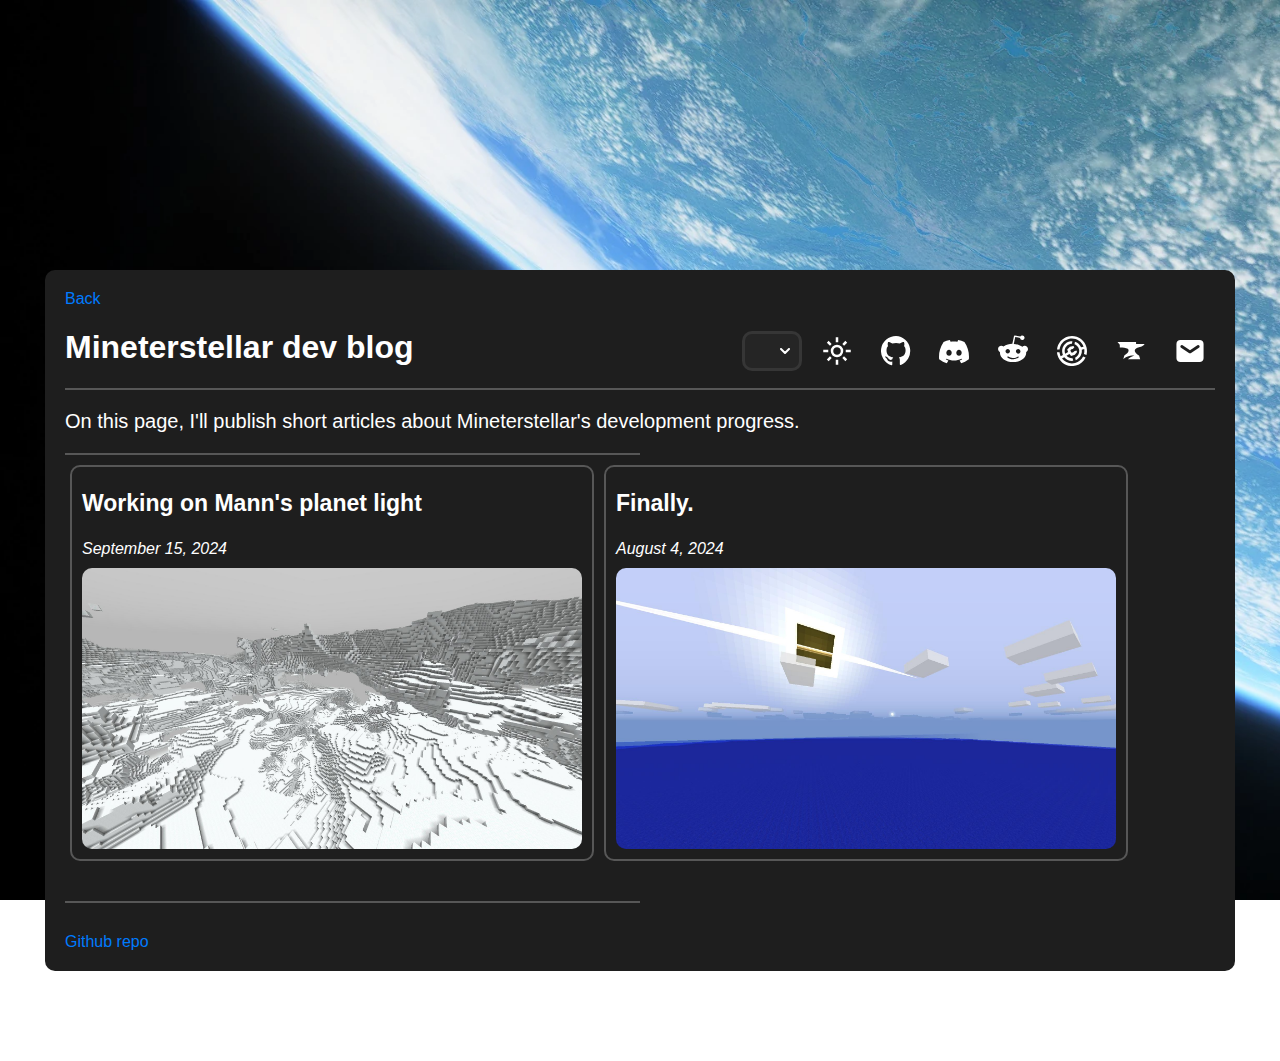
==== mineterstellar-blog/index.html @ 1464b173 "Added a Mineterstellar project section and a blog with comments" ====
<!DOCTYPE html>
<html>
	<head>
		<meta charset="utf-8"/>
		<title>Mineterstellar dev blog</title>
		<meta name="author" content="Mortimer Kerman"/>
		<meta name="description" content="A showcase web page for my developer projects"/>
		<meta property="og:url" content="https://mortimer-kerman.github.io/"/>
		<meta property="og:title" content="Mortimer Kerman's webpage"/>
		<meta property="og:description" content="A showcase web page for my developer projects"/>
		<meta property="og:image" content="https://raw.githubusercontent.com/Mortimer-Kerman/mortimer-kerman.github.io/main/icon.png"/>
		<meta name="robots" content="index" />
		<link rel="stylesheet" href="/index.css" />
		<link rel="icon" type="image/png" sizes="583x583" href="/icon.png"/>
	</head>
	<body>
		<div class="fixed-background">
			<div class="content">
                <a href="/#projects-mineterstellar" loc="back">Back</a>
				<h1 class="top-content">
					<div loc="mineterstellar.blog">Mineterstellar dev blog</div>
					<div class="navbar-open scriptonly" onclick="openNavBar()" style="cursor: pointer;">&#9776;</div>
					<div class="navbuttons-container">
						<a onclick="closeNavBar()" style="cursor: pointer;"><svg class="navbar-close scriptonly" width="30px" height="30px"><use href="/sprites.svg#close"/></svg></a>
						<div desc="English" descloc="langName" class="language-select scriptonly">
							<select id="language" onselect=""></select>
						</div>
						<a desc="Light mode" descloc="lightmode" class="scriptonly" onclick="switchLightmode()" style="cursor: pointer;"><svg class="lightmode" width="30px" height="30px"><use href="/sprites.svg#lightmode"/></svg></a>
						<a desc="Mortimer-Kerman" href="https://github.com/Mortimer-Kerman" target="_blank" rel="noopener noreferrer"><svg class="github-logo" width="30px" height="30px"><use href="/sprites.svg#github"/></svg></a>
						<a desc="mortimer_kerman" onclick="copyDiscordID('mortimer_kerman')" style="cursor: pointer;"><svg class="discord-logo" width="30px" height="30px"><use href="/sprites.svg#discord"/></svg></a>
						<a desc="Mortimer_Kerman" href="https://reddit.com/u/Mortimer_Kerman" target="_blank" rel="noopener noreferrer"><svg class="reddit-logo" width="30px" height="30px"><use class="circle" href="/sprites.svg#reddit-circle"/><use class="face" href="/sprites.svg#reddit-icon"/></svg></a>
						<a desc="Mortimer-Kerman" href="https://modrinth.com/user/Mortimer-Kerman" target="_blank" rel="noopener noreferrer"><svg class="modrinth-logo" width="30px" height="30px"><use href="/sprites.svg#modrinth"/></svg></a>
						<a desc="mortimer_kerman" href="https://www.curseforge.com/members/mortimer_kerman/projects" target="_blank" rel="noopener noreferrer"><svg class="curseforge-logo" width="30px" height="30px"><use href="/sprites.svg#curseforge"/></svg></a>
						<a desc="kerman.mortimer@gmail.com" href="mailto:kerman.mortimer@gmail.com" target="_blank" rel="noopener noreferrer"><svg class="mail-logo" width="30px" height="30px"><use href="/sprites.svg#mail"/></svg></a>
					</div>
				</h1>
				<div class="title-bar"></div>
                <section>
					<p loc="mineterstellar.blog.desc">
						Sur cette page, je publierai des courts articles sur l'avancée du développement de Mineterstellar.<br/>
                        Veuillez noter que les articles sont publiés en anglais et ne sont pas traduits.
					</p>
				</section>
                <div class="small-title-bar"></div>
                <section id="articles-list"></section>
                <noscript>
                    <div style="height: 300px; width: 100%; display: table; text-align: center;">
                        <i style="display: table-cell; vertical-align: middle; text-align: center;">Hmm... There's nothing here. Try enabling JavaScript on this page.</i>
                    </div>
                </noscript>
                <div class="small-title-bar" style="margin-top:30px; margin-bottom: 30px;"></div>
				<a href="https://github.com/Mortimer-Kerman/mortimer-kerman.github.io" target="_blank" rel="noopener noreferrer" loc="projects.repo">Github repo</a>
				<p loc="translation" style="position:absolute; right: 20px; bottom: 0px; font-size: medium;"></p>
			</div>
		</div>
        <div id="modal-article">
			<div class="content" id="article-content">
                <a id="copyArticle"></a>
                <span class="close-article" onclick="closeArticle()"></span>
                <section id="article-text"></section>
                <iframe id="comments" src="comments.html"></iframe>
			</div>
		</div>
        <div id="modal">
			<div id="modal-media">
				<img class="modal-image" onload="updateMediaSize(modalMedia)">
				<video class="modal-video" preload="auto" autoplay controls>Your navigator does not support video playing</video>
			</div>
			<span class="close"></span>
			<span class="prev"></span>
			<span class="next"></span>
			<div id="caption"></div>
		</div>
		<div id="snackbar">Snacks!</div>
		<noscript id="no-js"></noscript>
		<div id="flashbang"></div>
	</body>
    <script src="/main.js"></script>
	<script src="/loc.js"></script>
    <script src="blog.js"></script>
</html>
---- index.css ----
:root {
    --bg-color: #1e1e1e;
	--imgbg-color: #000000;
	--text-color: #ffffff;
	--snack-color: #363636;
	--titlebar-color: #575757;
	--select-border-color: #363636;
	--select-hover-color: #575757;
	--navmenu-color: #252525;
	--navicons-color: #ffffff;
	--link-color: #007bff;
	--link-visited-color: #8a2be2;
	--link-hover-color: #ff4500;
	--select-icon: url("data:image/svg+xml;charset=utf-8,<svg width='10' height='6' fill='none' xmlns='http:%2F%2Fwww.w3.org/2000/svg'><path d='M1 1l4 4 4-4' stroke='white' stroke-width='2' stroke-linecap='round' stroke-linejoin='round'/></svg>");
	--linkcopy-icon: url('data:image/svg+xml;utf8,<svg xmlns="http://www.w3.org/2000/svg" viewBox="0 0 16 16"><path d="m7.775 3.275 1.25-1.25a3.5 3.5 0 1 1 4.95 4.95l-2.5 2.5a3.5 3.5 0 0 1-4.95 0 .751.751 0 0 1 .018-1.042.751.751 0 0 1 1.042-.018 1.998 1.998 0 0 0 2.83 0l2.5-2.5a2.002 2.002 0 0 0-2.83-2.83l-1.25 1.25a.751.751 0 0 1-1.042-.018.751.751 0 0 1-.018-1.042Zm-4.69 9.64a1.998 1.998 0 0 0 2.83 0l1.25-1.25a.751.751 0 0 1 1.042.018.751.751 0 0 1 .018 1.042l-1.25 1.25a3.5 3.5 0 1 1-4.95-4.95l2.5-2.5a3.5 3.5 0 0 1 4.95 0 .751.751 0 0 1-.018 1.042.751.751 0 0 1-1.042.018 1.998 1.998 0 0 0-2.83 0l-2.5 2.5a1.998 1.998 0 0 0 0 2.83Z" fill="white"></path></svg>');
	--bg-image: url("bg-dark.webp");
	--bg-pos: top left;
	--outline: unset;
	--font-weight: normal;
}

body {
	margin: 0;
	font-family: Arial, sans-serif;
	color: var(--text-color);
}

body.light {
    --bg-color: #d9d9d9;/*ffffff*/
	--imgbg-color: #ffffff;
	--text-color: #000000;
	--snack-color: #ffffff;
	--titlebar-color: #757575;
	--select-border-color: #999999;
	--select-hover-color: #cccccc;/*dddddd*/
	--navmenu-color: #bbbbbb;/*cccccc*/
	--navicons-color: #363636;
	--link-color: #0000EE;
	--link-visited-color: #551A8B;
	--link-hover-color: #FF0000;
	--select-icon: url("data:image/svg+xml;charset=utf-8,<svg width='10' height='6' fill='none' xmlns='http:%2F%2Fwww.w3.org/2000/svg'><path d='M1 1l4 4 4-4' stroke='black' stroke-width='2' stroke-linecap='round' stroke-linejoin='round'/></svg>");
	--linkcopy-icon: url('data:image/svg+xml;utf8,<svg xmlns="http://www.w3.org/2000/svg" viewBox="0 0 16 16"><path d="m7.775 3.275 1.25-1.25a3.5 3.5 0 1 1 4.95 4.95l-2.5 2.5a3.5 3.5 0 0 1-4.95 0 .751.751 0 0 1 .018-1.042.751.751 0 0 1 1.042-.018 1.998 1.998 0 0 0 2.83 0l2.5-2.5a2.002 2.002 0 0 0-2.83-2.83l-1.25 1.25a.751.751 0 0 1-1.042-.018.751.751 0 0 1-.018-1.042Zm-4.69 9.64a1.998 1.998 0 0 0 2.83 0l1.25-1.25a.751.751 0 0 1 1.042.018.751.751 0 0 1 .018 1.042l-1.25 1.25a3.5 3.5 0 1 1-4.95-4.95l2.5-2.5a3.5 3.5 0 0 1 4.95 0 .751.751 0 0 1-.018 1.042.751.751 0 0 1-1.042.018 1.998 1.998 0 0 0-2.83 0l-2.5 2.5a1.998 1.998 0 0 0 0 2.83Z" fill="black"></path></svg>');
	--bg-image: url("bg-light.webp");
	--bg-pos: top right;
	--outline: 1px solid #000000;
	--font-weight: bold;
}

body.no-transition * {
	transition: none !important;
}

.fixed-background {
	background-color: var(--imgbg-color);
	background-image: var(--bg-image);
	background-size: cover;
	background-attachment: fixed;
	background-position: var(--bg-pos);
	min-height: 100vh;
	display: flex;
	justify-content: center;
	align-items: end;
	width: 100%;
	transition: all 0.2s;
}

.content {
	position: relative;
	background-color: var(--bg-color);
	padding: 20px;
	width: 100%;
	margin-top: 30vh;
	transition: 0.2s;
}

@media only screen and (min-width: 1001px)
{
	.content {
		border-radius: 10px;
		margin-left: 5vh;
		margin-right: 5vh;
		margin-bottom: 10vh;
	}
}

.top-content div[loc] {
	width: calc(100% - 500px);
}

@media only screen and (max-width: 1000px)
{
	h1:not(.top-content), h2 {
		text-align: center;
	}

	.top-content div[loc] {
		width: calc(100% - 100px);
	}
}

.pp_container {
	border-radius: 10px;
	position: relative;
	background-color: var(--bg-color);
	top: -200px;
	left: -20px;
	width:250px;
	max-width:250px;
	height:250px;
	max-height:250px;
	display: inline-block;
	margin-bottom: -200px;
	transition: 0.2s;
}

.pp {
	border-radius: 10px;
	position: relative;
	top: 25px;
	left: 25px;
	width:200px;
	max-width:200px;
	margin-bottom: -150px;
}

.title-bar {
	width: 100%;
	height: 2px;
	background-color: var(--titlebar-color);
	transition: 0.2s;
}

.small-title-bar {
	width: 50%;
	height: 2px;
	background-color: var(--titlebar-color);
	transition: 0.2s;
}

@media only screen and (max-width: 1000px)
{
	.small-title-bar {
		margin: 0 auto;
	}
}

h1 {
	z-index: 1;
}

.scriptonly {
	visibility: hidden !important;
	position: fixed !important;
}

.gallery {
	display: flex;
	flex-wrap: wrap;
	justify-content: center;
}

.image-container {
	margin: 10px;
	cursor: pointer;
	text-align: center;
	justify-content: center;
	display: inline-block;
}

.image-container div {
	position: relative;
}

.image-container img,
.image-container video {
	max-width: 100%;
	border-radius: 5px;
	transition: 0.2s;
	outline: var(--outline);
}

@media only screen and (min-width: 1001px)
{
	.image-container img,
	.image-container video {
		height: 225px;
		width: auto;
	}
}

@media only screen and (max-width: 1000px)
{
	.image-container img,
	.image-container video {
		width: 70%;
		height: auto;
	}
}

.image-container img:not(.videoThumb):hover {
	transform: scale(1.03);
}

.playIcon {
	position: absolute;
	top: 50%;
	left: 50%;
	transform: translate(-50%, -50%);
	opacity: 0.7;
	transition: 0.2s;
}

@media only screen and (min-width: 1001px)
{
	.playIcon:hover {
		transform: translate(-50%, -50%) scale(1.1);
	}
}

@media only screen and (max-width: 1000px)
{
	.playIcon {
		transform: translate(-50%, -50%) scale(0.7);
	}

	.playIcon:hover {
		transform: translate(-50%, -50%) scale(0.75);
	}
}

@media only screen and (max-width: 1000px)
{
	.project {
		display: flex;
		flex-direction: column;
	}
}

h3 {
	font-size: 23px;
}

li {
	margin-bottom: 10px;
	font-size: 20px;
}

p {
	font-size: 20px;
}

.buddies-gallery {
	display: flex;
	flex-wrap: wrap;
	justify-content: center;
}

@media only screen and (max-width: 1000px)
{
	.buddies-gallery {
		display: grid;
		grid-template-columns: repeat(3, 1fr);
	}
}

.buddiesPP {
	flex-basis: calc(100% / 8);
	text-align: center;
}

.buddiesPP p {
	margin-bottom: 0.5em;
}

.buddiesPP img {
	border-radius: 50%;
	transition: 0.2s;
	transform-style: preserve-3d;
	outline: var(--outline);
}

.buddiesPP img:hover:not(:active) {
	transform: scale(1.03);
}

.buddiesPP img:active {
	filter: brightness(50%);
}

@media only screen and (min-width: 1001px)
{
	.buddiesPP {
		padding: 10px;
	}
}

@media only screen and (max-width: 1000px)
{
	.buddiesPP {
		padding: 30px;
		min-width: 200px;
	}
}

.buddiesPP img.rotate {
	animation: rotateBuddy 1s ease-in-out forwards;
}
  
@keyframes rotateBuddy {
	0% {
		transform: rotateY(0deg);
	}
	32% {
		filter: brightness(1);
	}
	33% {
		filter: brightness(0.8);
	}
	66% {
		filter: brightness(0.8);
	}
	67% {
		filter: brightness(1);
	}
	100% {
		transform: rotateY(360deg);
	}
}

.alignedBlocksContainer {
	width: 100%;
	border-collapse: collapse;
}

@media only screen and (min-width: 1001px)
{
	.alignedBlocksContainer {
		display: flex;
		justify-content: center;
	}
}

.alignedBlock {
	vertical-align: top;
	text-align: left;
	padding: 10px;
	display: inline-block;
}

@media only screen and (max-width: 1000px)
{
	.alignedBlock {
		display: block;
	}
}

a {
	text-decoration: none;
	transition: 0.2s;
	color: var(--link-color);
}

a:visited {
	color: var(--link-visited-color);
}

a:hover {
	color: var(--link-hover-color);
	text-decoration: underline;
}

.linkcopy {
	margin-top: 0;
	padding-top: 0.83em;
}

.linkcopy::after {
	content: var(--linkcopy-icon);
	width: 1em;
	height: 1em;
	opacity: 0%;
	transform: scale(0);
	display: inline-block;
	transition: 0.2s;
	cursor: pointer;
	vertical-align: -0.2em;
	margin-left: 0.2em;
}

.linkcopy:hover::after {
	opacity: 100%;
	transform: scale(1);
}

.linkcopy:active::after {
	transform: scale(1.5);
}

@media only screen and (min-width: 1001px)
{
	.linkcopy::after {
		vertical-align: -0.2em;
	}
}

@media (scripting: none) {
	.linkcopy:hover::after {
		opacity: 0%;
	}
}

/*---------------IMAGE/VIDEO VIEWER---------------*/

#modal, #modal-article {
	display: none;
	position: fixed;
	top: 0;
	left: 0;
	width: 100%;
	height: 100%;
	background-color: rgba(0, 0, 0, 0.7);
	flex-direction: column;
	justify-content: center;
	align-items: center;
}

.close, .prev, .next {
	position: absolute;
	font-size: 30px;
	color: #FFFFFF;
	cursor: pointer;
	transition: 0.2s;
}

.close:hover, .prev:hover, .next:hover {
	transform: scale(1.1);
}

.close {
	top: 20px;
	right: 30px;
	
}

.close::before {
	content: "×";
}

.prev {
	left: 30px;
	top: 50%;
}

.prev::before {
	content: "❮";
}

.next {
	right: 30px;
	top: 50%;
}

.next::after {
	content: "❯";
}

#caption {
	margin-top: 20px;
	color: #FFFFFF;
	font-size: 2vh;
	text-align: center;
	transition: 0.2s;
}

.modal-image, .modal-video {
	width: 100%;
	height: 100%;
}

@media only screen and (min-width: 1001px)
{
	#modal-neighbour {
		display: none;
	}
}

#modal-neighbour {
	position: absolute;
}

@media only screen and (max-width: 1000px)
{
	#modal {
		background-color: black;
	}

	.close {
		transform: scale(2);
	}

	.close:hover {
		transform: scale(2.2);
	}

	.prev, .next {
		visibility: hidden;
	}
}

/*---------------NETWORKS AND LANGUAGE---------------*/

.navbuttons-container {
	display: block;
	float: right;
	transform: translate(0px, -40px);
	border-radius: 20px 0px 0px 20px;
	user-select: none;
}

.navbuttons-container a svg {
	transition: 0.2s;
}

.language-select {
	position: fixed;
}

select {
	width: 60px;
	height: 40px;
	border-radius: 10px;
	border: solid var(--select-border-color);
	background-color: var(--navmenu-color);
	font-size: 20px;
	text-indent: -1000px;
	appearance: none;
	background-image: var(--select-icon);
	background-repeat: no-repeat;
	background-position: right 0.5rem top 50%;
	background-size: 0.65rem auto;
	transition: 0.2s;
	cursor: pointer;
}

select:hover {
	background-color: var(--select-hover-color);
}

select:focus {
	outline: none;
}

option {
	color: var(--text-color);
	transition: 0.2s;
}

.language-select {
	transform: translate(-70px, 3px);
	--flagurl: url("https://flagicons.lipis.dev/flags/4x3/gb.svg");
}

.language-select::after {	
	background-image: var(--flagurl);
	content: "";
	position: absolute;
    width: 20px;
    height: 15px;
	left: 7px;
	top: 15px;
	border-radius: 2px;
	user-select: none;
	pointer-events: none;
	transition: 0.2s;
}

.language-select:hover::after {	
	transform: scale(1.1);
}

.lightmode, .github-logo, .discord-logo, .reddit-logo, .modrinth-logo, .curseforge-logo, .mail-logo {
	position: relative;
	fill: var(--navicons-color);
	transition: 0.2s;
}

.navbuttons-container a svg:not(.reddit-logo) {
	padding: 10px;
}

.lightmode:hover:not(:active) {
	transform: scale(1.1);
}

.github-logo:hover:not(:active) {
	transform: scale(1.1);
}

.discord-logo {
	transform: translate(0px, 4px);
}

.discord-logo:hover:not(:active)  {
	transform: translate(0px, 4px) scale(1.1);
}

.reddit-logo {
	transform: translate(0px, -2px) scale(1.5);
	padding: 0px;
	margin: 10px;
}

.reddit-logo:hover:not(:active) {
	transform: translate(0px, -2px) scale(1.65);
}

.modrinth-logo:hover:not(:active) {
	transform: scale(1.1);
}

.curseforge-logo:hover:not(:active) {
	transform: scale(1.1);
}

.mail-logo:hover:not(:active) {
	transform: scale(1.1);
}

.navbar-open, .navbar-close {
	visibility: hidden;
	position: fixed;
	float: right;
	fill: var(--text-color);
	transition: fill 0.2s;
}

@media only screen and (max-width: 1000px)
{
	.navbuttons-container {
		height: 100%;
		width: 135px;
		position: fixed;
		z-index: 1;
		top: 40px;
		right: -180px;
		background-color: var(--navmenu-color);
		overflow-x: hidden;
		transition: right 0.5s, all 0.2s;

		margin: 0;
		display: grid;
		place-items: center;
	}

	.navbar-open, .navbar-close {
		visibility: visible;
		position: relative;
		transition: 0.2s;
	}

	.navbar-open {
		transform: translate(-10px, -40px) scale(2);
	}

	.navbar-open:hover:not(:active) {
		transform: translate(-10px, -40px) scale(2.2);
	}

	.navbar-close:hover:not(:active) {
		transform: scale(1.1);
	}

	a:has(.navbar-close),
	.language-select,
	a:has(.lightmode),
	a:has(.github-logo),
	a:has(.discord-logo),
	a:has(.reddit-logo),
	a:has(.modrinth-logo),
	a:has(.curseforge-logo),
	a:has(.mail-logo) {
		transform: scale(2);
		position: fixed;
	}

	a:has(.navbar-close) {
		top: 30px;
		z-index: 8;
	}

	.language-select {
		top: 130px;
		transform: scale(1.3);
		z-index: 7;
	}

	a:has(.lightmode) {
		top: 250px;
		z-index: 6;
	}

	a:has(.github-logo) {
		top: 370px;
		z-index: 5;
	}

	a:has(.discord-logo) {
		top: 490px;
		z-index: 4;
	}

	a:has(.reddit-logo) {
		top: 610px;
		z-index: 3;
	}

	a:has(.modrinth-logo) {
		top: 730px;
		z-index: 2;
	}

	a:has(.curseforge-logo) {
		top: 850px;
		z-index: 1;
	}

	a:has(.mail-logo) {
		top: 970px;
		z-index: 0;
	}
}

.navbar-open:active, .navbar-close:active, .lightmode:active, .github-logo:active, .discord-logo:active, .reddit-logo:active, .modrinth-logo:active, .curseforge-logo:active {
	filter: brightness(50%);
}

.github-logo:hover {
	fill: #8957E5;
}

.discord-logo:hover {
	fill: #5865F2;
}

.reddit-logo .circle {
	fill: #FF5700;
	opacity: 0;
	transition: 0.2s;
}

.reddit-logo:hover .circle {
	opacity: 1;
}

.reddit-logo:hover .face {
	fill: #FFFFFF;
}

.modrinth-logo:hover {
	fill: #1BD96A;
}

.curseforge-logo:hover {
	fill: #F16436;
}

.mail-logo:hover {
	fill: #EA4335;
}

use {
	user-select: none;
	pointer-events: none;
}

[desc]:not(.language-select)::after,
.language-select[desc]::before {
	content: attr(desc);
	white-space: nowrap;
	color: var(--text-color);
	font-size: 15px;
	font-weight: var(--font-weight);
	background-color: var(--snack-color);
	border-radius: 5px;
	padding: 5px;
	position: absolute;
	top: 90%;
	transform: translateX(-70%);
	opacity: 0%;
	transition: 0.2s;

	user-select: none;
	pointer-events: none;
}

.language-select[desc]::before {
	transform: translate(0%, 5px);
}

@media only screen and (max-width: 1000px)
{
	[desc]:not(.language-select)::after,
	.language-select[desc]:has(> select:not(:focus))::before {
		transform: translateX(-100%);
	}

	.language-select[desc]::before {
		transform: translate(-25%, 15px) scale(1.5) !important;
	}
}

[desc]:not(.language-select):hover::after,
.language-select[desc]:has(> select:not(:focus)):hover::before {
	opacity: 100%;
}

/*---------------SNACKBAR---------------*/

#snackbar {
	visibility: hidden;
	min-width: 250px;
	background-color: var(--snack-color);
	color: var(--text-color);
	text-align: center;
	border-radius: 10px;
	padding: 10px;
	position: fixed;
	z-index: 1;
	left: 30px;
	bottom: 30px;
	font-size: 2vh;
	font-weight: var(--font-weight);
	justify-content: center;
	display: flex;
}

@media only screen and (max-width: 1000px)
{
	#snackbar {
		width: 90%;
		left: 5%;
	}
}

#snackbar.show {
	visibility: visible;
	-webkit-animation: fadein 0.5s, fadeout 0.5s 2.5s;
	animation: fadein 0.5s, fadeout 0.5s 2.5s;
}

@-webkit-keyframes fadein {
	from {bottom: 0; opacity: 0;}
	to {bottom: 30px; opacity: 1;}
}

@keyframes fadein {
	from {bottom: 0; opacity: 0;}
	to {bottom: 30px; opacity: 1;}
}

@-webkit-keyframes fadeout {
	from {bottom: 30px; opacity: 1;}
	to {bottom: 0; opacity: 0;}
}

@keyframes fadeout {
	from {bottom: 30px; opacity: 1;}
	to {bottom: 0; opacity: 0;}
}

/*---------------NO JAVASCRIPT WARNING---------------*/

#no-js {
	min-width: 250px;
	background-color: var(--snack-color);
	color: var(--text-color);
	text-align: center;
	border-radius: 10px;
	padding: 10px;
	position: fixed;
	z-index: 1;
	left: 30px;
	bottom: 30px;
	font-size: 2vh;
	justify-content: center;
	display: flex;
	transition: 0.2s;

	-webkit-animation: fadeout 0.5s;
	-webkit-animation-delay: 5s;
	-webkit-animation-fill-mode: forwards;

	animation: fadeout 0.5s;
	animation-delay: 5s;
	animation-fill-mode: forwards;
}

@media only screen and (max-width: 1000px)
{
	#no-js {
		width: 90%;
		left: 5%;
	}
}

#no-js::after {
	content: "JavaScript is disabled!\AThis means you can't change page language, theme,\A copy sections URLs or open images/videos.";
	white-space: pre;
}

@media only screen and (max-width: 1000px)
{
	#no-js {
		-webkit-animation-delay: 7s;
		animation-delay: 7s;
	}

	#no-js::after {
		content: "JavaScript is disabled!\AThis means you can't change page language, theme,\A copy sections URLs, open the lateral menu or open images/videos.";
	}
}

/*---------------FLASHBANG---------------*/

#flashbang {
	width: 100%;
	height: 100%;
	background-color: #FFFFFF;
	position: fixed;
	z-index: 1;
	top: 0;
	left: 0;
	opacity: 0;

	user-select: none;
	pointer-events: none;
}

#flashbang.flashbang {
	opacity: 1;

	user-select: auto;
	pointer-events: auto;

	-webkit-animation: flashbang 3s;
	-webkit-animation-delay: 0.5s;
	-webkit-animation-fill-mode: forwards;

	animation: flashbang 3s;
	animation-delay: 0.5s;
	animation-fill-mode: forwards;
}

@-webkit-keyframes flashbang {
	from {opacity: 1;}
	to {opacity: 0; user-select: none; pointer-events: none;}
}

@keyframes flashbang {
	from {opacity: 1;}
	to {opacity: 0; user-select: none; pointer-events: none;}
}

/*---------------ARTICLES---------------*/

.article-sum {
	border-radius: 10px;
	border: 2px solid var(--titlebar-color);
	margin-top: 10px;
	margin-bottom: 10px;
	margin-left: 5px;
	margin-right: 5px;
	padding-left: 10px;
	padding-bottom: 10px;
	padding-right: 10px;
	width: fit-content;
	display: inline-block;
	transition: 0.2s;
}

.article-sum img {
	border-radius: 10px;
}

.article-sum i {
	margin-bottom: 10px;
}

.article-sum * {
	display: block;
}

@media only screen and (max-width: 1000px)
{
	.article-sum {
		margin: 0 auto;
		margin-top: 10px;
		margin-bottom: 10px;
		display: block;
	}
}

.article-sum:hover:not(:active) {
	transform: scale(1.03);
}

.article-sum:active {
	filter: brightness(50%);
}

#article-content {
	width: 90%;
	height: 100%;

	border-radius: 10px;
	margin-left: 5vh;
	margin-right: 5vh;
	margin-bottom: 5vh;
	margin-top: 5vh;

	padding: 0;
}

@media only screen and (max-width: 1000px)
{
	#article-content {
		width: 100%;
		height: 100%;
		
		border-radius: 0px;
		margin: 0px;
	}
}


#article-text {
	padding: 20px;
}

.close-article {
	position: absolute;
	font-size: 45px;
	color: var(--text-color);
	cursor: pointer;
	transition: 0.2s;
	top: 20px;
	right: 30px;
}

.close-article:hover {
	transform: scale(1.1);
}

.close-article::before {
	content: "×";
}

#comments {
	width: 100%;
	height: 0px;
	border: 0;
}

#copyArticle {
	position: absolute;
	content: var(--linkcopy-icon);
	width: 30px;
	fill: var(--text-color);
	cursor: pointer;
	transition: 0.2s;
	top: 30px;
	right: 100px;
}


#copyArticle:hover:not(:active) {
	transform: scale(1.1);
}

#copyArticle:active {
	filter: brightness(50%);
}
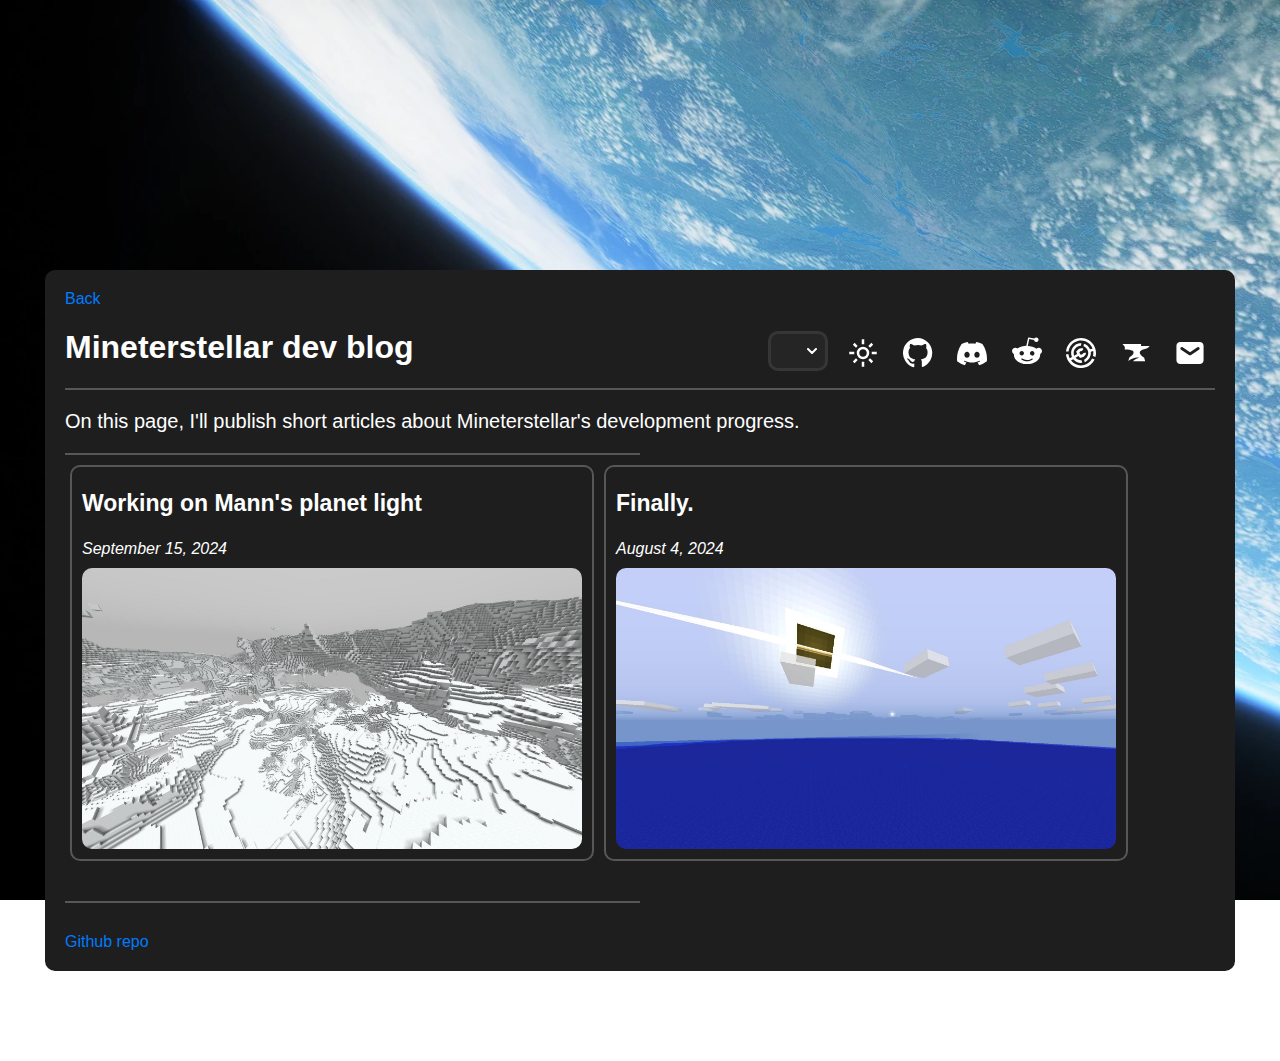
==== commit 246e4323: "Fixed mobile CSS issues" ====
--- a/mineterstellar-blog/index.html
+++ b/mineterstellar-blog/index.html
@@ -17,8 +17,8 @@
 		<div class="fixed-background">
 			<div class="content">
                 <a href="/#projects-mineterstellar" loc="back">Back</a>
-				<h1 class="top-content">
-					<div loc="mineterstellar.blog">Mineterstellar dev blog</div>
+				<div class="top-content">
+					<h1 loc="mineterstellar.blog">Mineterstellar dev blog</h1>
 					<div class="navbar-open scriptonly" onclick="openNavBar()" style="cursor: pointer;">&#9776;</div>
 					<div class="navbuttons-container">
 						<a onclick="closeNavBar()" style="cursor: pointer;"><svg class="navbar-close scriptonly" width="30px" height="30px"><use href="/sprites.svg#close"/></svg></a>
@@ -33,21 +33,15 @@
 						<a desc="mortimer_kerman" href="https://www.curseforge.com/members/mortimer_kerman/projects" target="_blank" rel="noopener noreferrer"><svg class="curseforge-logo" width="30px" height="30px"><use href="/sprites.svg#curseforge"/></svg></a>
 						<a desc="kerman.mortimer@gmail.com" href="mailto:kerman.mortimer@gmail.com" target="_blank" rel="noopener noreferrer"><svg class="mail-logo" width="30px" height="30px"><use href="/sprites.svg#mail"/></svg></a>
 					</div>
-				</h1>
+				</div>
 				<div class="title-bar"></div>
                 <section>
 					<p loc="mineterstellar.blog.desc">
-						Sur cette page, je publierai des courts articles sur l'avancée du développement de Mineterstellar.<br/>
-                        Veuillez noter que les articles sont publiés en anglais et ne sont pas traduits.
+						On this page, I'll publish short articles about Mineterstellar's development progress.
 					</p>
 				</section>
                 <div class="small-title-bar"></div>
                 <section id="articles-list"></section>
-                <noscript>
-                    <div style="height: 300px; width: 100%; display: table; text-align: center;">
-                        <i style="display: table-cell; vertical-align: middle; text-align: center;">Hmm... There's nothing here. Try enabling JavaScript on this page.</i>
-                    </div>
-                </noscript>
                 <div class="small-title-bar" style="margin-top:30px; margin-bottom: 30px;"></div>
 				<a href="https://github.com/Mortimer-Kerman/mortimer-kerman.github.io" target="_blank" rel="noopener noreferrer" loc="projects.repo">Github repo</a>
 				<p loc="translation" style="position:absolute; right: 20px; bottom: 0px; font-size: medium;"></p>
@@ -55,10 +49,10 @@
 		</div>
         <div id="modal-article">
 			<div class="content" id="article-content">
-                <a id="copyArticle"></a>
+                <a id="copyArticle" desc="Copy article link" descloc="copyarticle"></a>
                 <span class="close-article" onclick="closeArticle()"></span>
                 <section id="article-text"></section>
-                <iframe id="comments" src="comments.html"></iframe>
+                <iframe id="comments" src="comments.html?style=light"></iframe>
 			</div>
 		</div>
         <div id="modal">
--- a/index.css
+++ b/index.css
@@ -83,17 +83,18 @@
 	}
 }
 
-.top-content div[loc] {
+.top-content h1 {
 	width: calc(100% - 500px);
-}
-
-@media only screen and (max-width: 1000px)
-{
-	h1:not(.top-content), h2 {
+	display: inline-block;
+}
+
+@media only screen and (max-width: 1000px)
+{
+	h1:not(.top-content h1), h2 {
 		text-align: center;
 	}
 
-	.top-content div[loc] {
+	.top-content h1 {
 		width: calc(100% - 100px);
 	}
 }
@@ -512,7 +513,7 @@
 .navbuttons-container {
 	display: block;
 	float: right;
-	transform: translate(0px, -40px);
+	transform: translate(0px, 20px);
 	border-radius: 20px 0px 0px 20px;
 	user-select: none;
 }
@@ -567,7 +568,7 @@
     width: 20px;
     height: 15px;
 	left: 7px;
-	top: 15px;
+	top: 14px;
 	border-radius: 2px;
 	user-select: none;
 	pointer-events: none;
@@ -644,6 +645,7 @@
 		top: 40px;
 		right: -180px;
 		background-color: var(--navmenu-color);
+		transform: translate(0px, -40px);
 		overflow-x: hidden;
 		transition: right 0.5s, all 0.2s;
 
@@ -656,14 +658,15 @@
 		visibility: visible;
 		position: relative;
 		transition: 0.2s;
+		font-weight: bold;
 	}
 
 	.navbar-open {
-		transform: translate(-10px, -40px) scale(2);
+		transform: translate(-20px, 30px) scale(4);
 	}
 
 	.navbar-open:hover:not(:active) {
-		transform: translate(-10px, -40px) scale(2.2);
+		transform: translate(-20px, 30px) scale(4.5);
 	}
 
 	.navbar-close:hover:not(:active) {
@@ -980,6 +983,7 @@
 
 .article-sum img {
 	border-radius: 10px;
+	width: 500px;
 }
 
 .article-sum i {
@@ -998,6 +1002,11 @@
 		margin-bottom: 10px;
 		display: block;
 	}
+
+	.article-sum img {
+		width: 100%;
+	}
+	
 }
 
 .article-sum:hover:not(:active) {
@@ -1032,9 +1041,12 @@
 	}
 }
 
-
 #article-text {
 	padding: 20px;
+}
+
+#article-text img {
+	border-radius: 10px;
 }
 
 .close-article {
@@ -1072,7 +1084,6 @@
 	right: 100px;
 }
 
-
 #copyArticle:hover:not(:active) {
 	transform: scale(1.1);
 }
@@ -1080,3 +1091,48 @@
 #copyArticle:active {
 	filter: brightness(50%);
 }
+
+#articles-list:empty {
+	height: 300px;
+	width: 100%;
+	text-align: center;
+}
+
+#articles-list:empty::after {
+	position:relative;
+	top:50%;
+	content: "Hmm... There's nothing here. Is JavaScript enabled?";
+}
+
+@media only screen and (max-width: 1000px)
+{
+	#article-text h1 {
+		font-size: 32px;
+	}
+
+	.close-article {
+		transform: scale(2);
+	}
+
+	.close-article:hover {
+		transform: scale(2.2);
+	}
+	
+	#copyArticle {
+		transform: scale(2);
+		top: 30px;
+		left: 30px;
+	}
+	
+	#copyArticle:hover:not(:active) {
+		transform: scale(2.2);
+	}
+
+	#article-text img {
+		width: 90%;
+		margin: 0 auto;
+		display: block;
+		margin-top: 5px;
+		margin-bottom: 5px;
+	}
+}
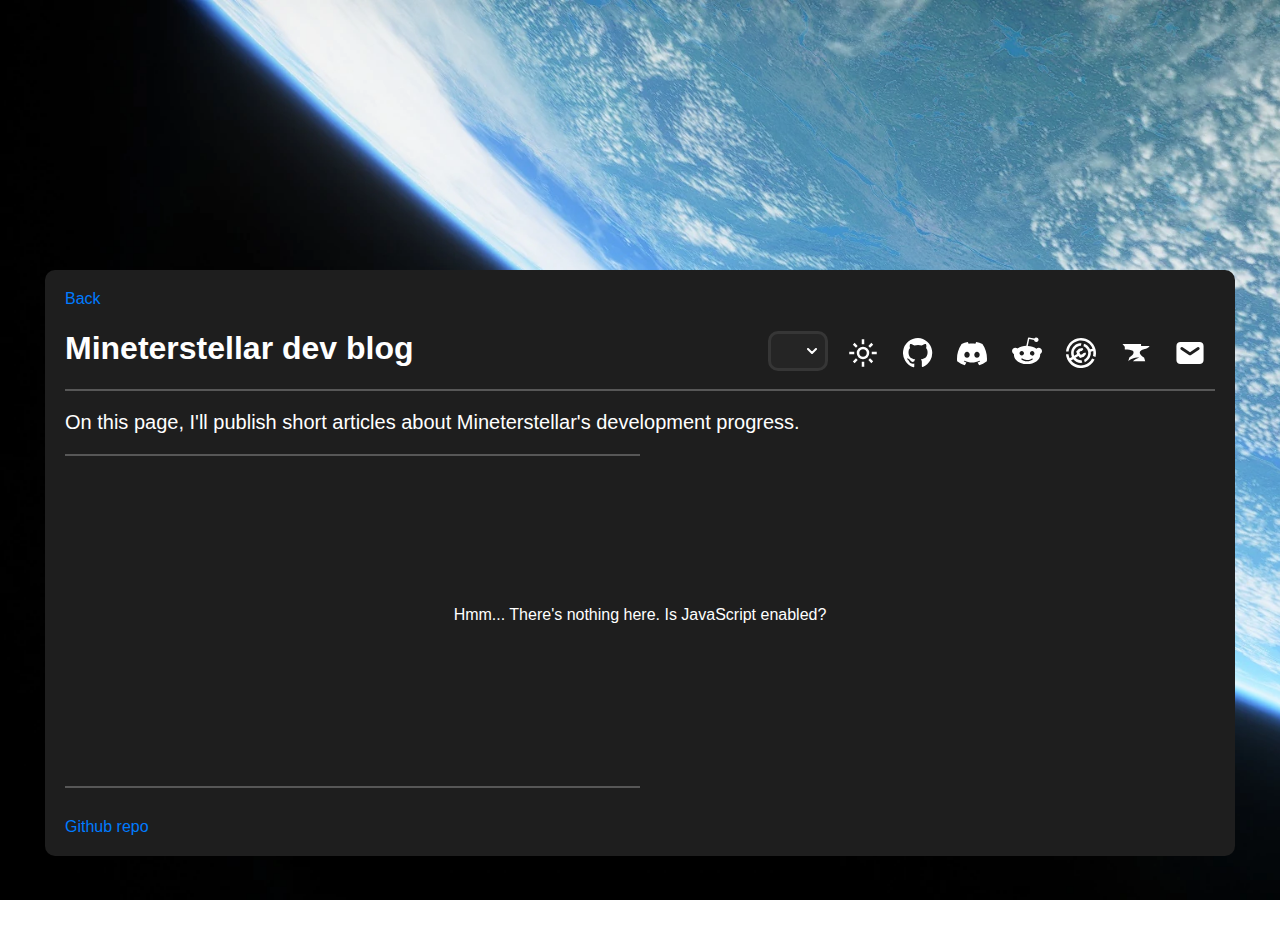
==== commit 26ba4919: "New embed for the blog" ====
--- a/mineterstellar-blog/index.html
+++ b/mineterstellar-blog/index.html
@@ -4,11 +4,11 @@
 		<meta charset="utf-8"/>
 		<title>Mineterstellar dev blog</title>
 		<meta name="author" content="Mortimer Kerman"/>
-		<meta name="description" content="A showcase web page for my developer projects"/>
-		<meta property="og:url" content="https://mortimer-kerman.github.io/"/>
-		<meta property="og:title" content="Mortimer Kerman's webpage"/>
-		<meta property="og:description" content="A showcase web page for my developer projects"/>
-		<meta property="og:image" content="https://raw.githubusercontent.com/Mortimer-Kerman/mortimer-kerman.github.io/main/icon.png"/>
+		<meta name="description" content="My personal dev blog for my Mineterstellar mod"/>
+		<meta property="og:url" content="https://mortimer-kerman.github.io/mineterstellar-blog/"/>
+		<meta property="og:title" content="Mineterstellar dev blog"/>
+		<meta property="og:description" content="My personal dev blog for my Mineterstellar mod"/>
+		<meta property="og:image" content="https://mortimer-kerman.github.io/icon.png"/>
 		<meta name="robots" content="index" />
 		<link rel="stylesheet" href="/index.css" />
 		<link rel="icon" type="image/png" sizes="583x583" href="/icon.png"/>
@@ -16,9 +16,9 @@
 	<body>
 		<div class="fixed-background">
 			<div class="content">
-                <a href="/#projects-mineterstellar" loc="back">Back</a>
+				<a href="/#projects-mineterstellar" loc="back" style="display: block;">Back</a>
+				<h1 class="top-title" loc="mineterstellar.blog">Mineterstellar dev blog</h1>
 				<div class="top-content">
-					<h1 loc="mineterstellar.blog">Mineterstellar dev blog</h1>
 					<div class="navbar-open scriptonly" onclick="openNavBar()" style="cursor: pointer;">&#9776;</div>
 					<div class="navbuttons-container">
 						<a onclick="closeNavBar()" style="cursor: pointer;"><svg class="navbar-close scriptonly" width="30px" height="30px"><use href="/sprites.svg#close"/></svg></a>
@@ -35,27 +35,26 @@
 					</div>
 				</div>
 				<div class="title-bar"></div>
-                <section>
+				<section>
 					<p loc="mineterstellar.blog.desc">
 						On this page, I'll publish short articles about Mineterstellar's development progress.
 					</p>
 				</section>
-                <div class="small-title-bar"></div>
-                <section id="articles-list"></section>
-                <div class="small-title-bar" style="margin-top:30px; margin-bottom: 30px;"></div>
+				<div class="small-title-bar"></div>
+				<section id="articles-list"></section>
+				<div class="small-title-bar" style="margin-top:30px; margin-bottom: 30px;"></div>
 				<a href="https://github.com/Mortimer-Kerman/mortimer-kerman.github.io" target="_blank" rel="noopener noreferrer" loc="projects.repo">Github repo</a>
 				<p loc="translation" style="position:absolute; right: 20px; bottom: 0px; font-size: medium;"></p>
 			</div>
 		</div>
-        <div id="modal-article">
+		<div id="modal-article">
 			<div class="content" id="article-content">
-                <a id="copyArticle" desc="Copy article link" descloc="copyarticle"></a>
-                <span class="close-article" onclick="closeArticle()"></span>
-                <section id="article-text"></section>
-                <iframe id="comments" src="comments.html?style=light"></iframe>
+				<a id="copyArticle" desc="Copy article link" descloc="copyarticle"></a>
+				<span class="close-article" onclick="closeArticle()"></span>
+				<section id="article-text"></section>
 			</div>
 		</div>
-        <div id="modal">
+		<div id="modal">
 			<div id="modal-media">
 				<img class="modal-image" onload="updateMediaSize(modalMedia)">
 				<video class="modal-video" preload="auto" autoplay controls>Your navigator does not support video playing</video>
@@ -69,7 +68,7 @@
 		<noscript id="no-js"></noscript>
 		<div id="flashbang"></div>
 	</body>
-    <script src="/main.js"></script>
+	<script src="/main.js"></script>
 	<script src="/loc.js"></script>
-    <script src="blog.js"></script>
+	<script src="blog.js"></script>
 </html>
--- a/index.css
+++ b/index.css
@@ -83,19 +83,28 @@
 	}
 }
 
-.top-content h1 {
-	width: calc(100% - 500px);
+.top-title {
+	margin-top: 22px;
+	margin-bottom: 22px;
+	width: calc(100% - 460px);
 	display: inline-block;
 }
 
-@media only screen and (max-width: 1000px)
-{
-	h1:not(.top-content h1), h2 {
+.top-content {
+	display: block;
+	float: right;
+	height: 80px;
+}
+
+@media only screen and (max-width: 1000px)
+{
+	h1:not(.top-title), h2 {
 		text-align: center;
 	}
 
-	.top-content h1 {
-		width: calc(100% - 100px);
+	h1.top-title {
+		font-size: 50px;
+		width: calc(100% - 60px);
 	}
 }
 
@@ -109,7 +118,7 @@
 	max-width:250px;
 	height:250px;
 	max-height:250px;
-	display: inline-block;
+	display: block;
 	margin-bottom: -200px;
 	transition: 0.2s;
 }
@@ -662,11 +671,11 @@
 	}
 
 	.navbar-open {
-		transform: translate(-20px, 30px) scale(4);
+		transform: translate(-20px, 45px) scale(4);
 	}
 
 	.navbar-open:hover:not(:active) {
-		transform: translate(-20px, 30px) scale(4.5);
+		transform: translate(-20px, 45px) scale(4.5);
 	}
 
 	.navbar-close:hover:not(:active) {
